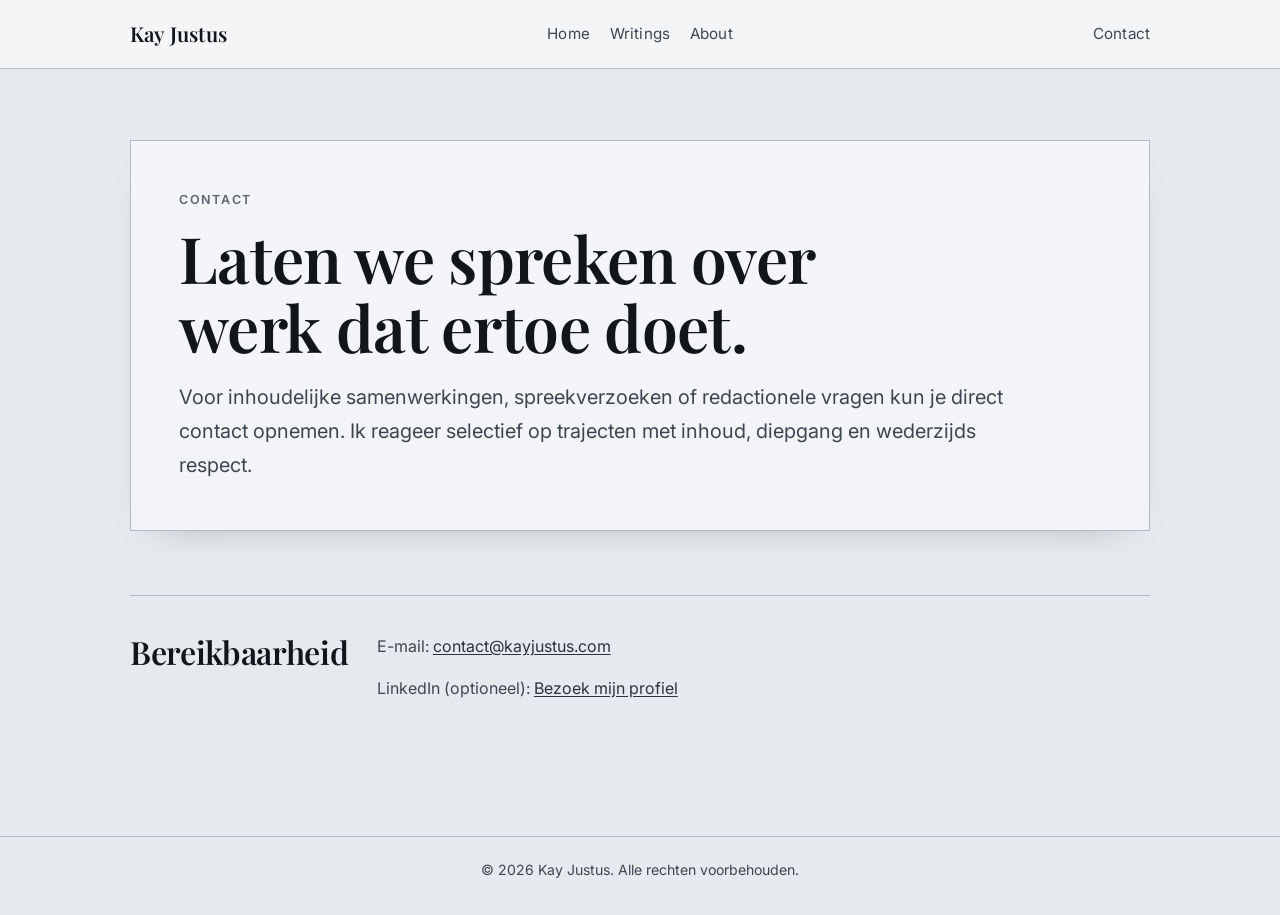
==== contact/index.html @ 82d28239 "Create standalone contact page and route header contact link" ====
<!doctype html>
<html lang="nl">
  <head>
    <meta charset="UTF-8" />
    <meta name="viewport" content="width=device-width, initial-scale=1.0" />
    <meta
      name="description"
      content="Contactpagina van Kay Justus voor samenwerkingen, redactionele vragen en professionele aanvragen."
    />
    <title>Contact | Kay Justus</title>
    <link rel="preconnect" href="https://fonts.googleapis.com" />
    <link rel="preconnect" href="https://fonts.gstatic.com" crossorigin />
    <link
      href="https://fonts.googleapis.com/css2?family=Inter:wght@400;500;600&family=Playfair+Display:wght@500;600&display=swap"
      rel="stylesheet"
    />
    <link rel="stylesheet" href="../styles.css" />
  </head>
  <body>
    <header class="site-header">
      <div class="page header-inner">
        <a class="brand" href="/" aria-label="Naar homepage">Kay Justus</a>
        <nav class="main-nav" aria-label="Hoofdnavigatie">
          <a href="/">Home</a>
          <a href="/#writings">Writings</a>
          <a href="/#about">About</a>
        </nav>
        <a class="header-contact" href="/contact" aria-current="page">Contact</a>
      </div>
    </header>

    <main class="page">
      <section class="hero" aria-labelledby="contact-page-title">
        <p class="eyebrow">Contact</p>
        <h1 id="contact-page-title">Laten we spreken over werk dat ertoe doet.</h1>
        <p class="positioning">
          Voor inhoudelijke samenwerkingen, spreekverzoeken of redactionele vragen kun je direct contact opnemen.
          Ik reageer selectief op trajecten met inhoud, diepgang en wederzijds respect.
        </p>
      </section>

      <section class="section-grid" aria-labelledby="contact-methods-title">
        <h2 id="contact-methods-title">Bereikbaarheid</h2>
        <div class="section-body">
          <p>
            E-mail:
            <a class="text-link" href="mailto:contact@kayjustus.com">contact@kayjustus.com</a>
          </p>
          <p>
            LinkedIn (optioneel):
            <a class="text-link" href="https://www.linkedin.com" target="_blank" rel="noreferrer"
              >Bezoek mijn profiel</a
            >
          </p>
        </div>
      </section>
    </main>

    <footer class="footer">
      <p>© <span id="year"></span> Kay Justus. Alle rechten voorbehouden.</p>
    </footer>

    <script>
      document.getElementById('year').textContent = new Date().getFullYear();
    </script>
  </body>
</html>
---- styles.css ----
:root {
  --background: #e6e9ed;
  --surface: #f2f4f7;
  --surface-strong: #d8dde4;
  --text-primary: #12161b;
  --text-secondary: #3e464f;
  --border: #b2bac4;
  --accent: #2b323a;
  --accent-soft: #5a6673;
  --shadow-soft: 0 16px 40px -30px rgba(12, 16, 22, 0.38);
}

* {
  box-sizing: border-box;
}

html,
body {
  margin: 0;
  padding: 0;
  background: var(--background);
  color: var(--text-primary);
  font-family: 'Inter', -apple-system, BlinkMacSystemFont, 'Segoe UI', sans-serif;
  line-height: 1.7;
}

a {
  color: inherit;
}

.page {
  width: min(1020px, calc(100% - 3rem));
  margin: 0 auto;
}

.site-header {
  border-bottom: 1px solid var(--border);
  background: color-mix(in srgb, var(--surface) 94%, white 6%);
  position: sticky;
  top: 0;
  z-index: 20;
}

.header-inner {
  display: grid;
  grid-template-columns: minmax(0, 1fr) auto minmax(0, 1fr);
  align-items: center;
  padding: 1.05rem 0;
}

.brand {
  justify-self: start;
  text-decoration: none;
  font-family: 'Playfair Display', Georgia, serif;
  font-size: 1.28rem;
  font-weight: 600;
  letter-spacing: 0.01em;
}

.main-nav {
  display: flex;
  align-items: center;
  gap: 1.25rem;
  justify-self: center;
}

.main-nav a,
.header-contact {
  text-decoration: none;
  font-size: 0.95rem;
  color: var(--text-secondary);
  letter-spacing: 0.01em;
}

.main-nav a[aria-current='page'] {
  color: var(--text-primary);
  font-weight: 600;
}

.header-contact {
  justify-self: end;
}

main.page {
  padding: clamp(2.4rem, 6vw, 4.4rem) 0;
}

.hero {
  border: 1px solid var(--border);
  background: linear-gradient(180deg, color-mix(in srgb, var(--surface) 90%, white 10%) 0%, var(--surface) 100%);
  box-shadow: var(--shadow-soft);
  padding: clamp(1.8rem, 4vw, 3rem);
}

.eyebrow {
  margin: 0;
  font-size: 0.78rem;
  font-weight: 600;
  letter-spacing: 0.14em;
  text-transform: uppercase;
  color: var(--accent-soft);
}

h1,
h2,
.blog-list h3 {
  margin: 0;
  font-family: 'Playfair Display', Georgia, serif;
  font-weight: 600;
  letter-spacing: -0.01em;
}

h1 {
  margin-top: 0.8rem;
  max-width: 16ch;
  font-size: clamp(2.3rem, 6vw, 4rem);
  line-height: 1.08;
}

.positioning {
  margin: 1.2rem 0 0;
  max-width: 64ch;
  font-size: clamp(1rem, 1.9vw, 1.25rem);
  color: var(--text-secondary);
}

.actions {
  margin-top: 1.8rem;
  display: flex;
  gap: 0.75rem;
  flex-wrap: wrap;
}

.button {
  display: inline-flex;
  align-items: center;
  justify-content: center;
  border-radius: 0;
  text-decoration: none;
  padding: 0.72rem 1.2rem;
  border: 1px solid transparent;
  font-size: 0.92rem;
  font-weight: 600;
  transition: background-color 0.2s ease, color 0.2s ease, border-color 0.2s ease;
}

.button-primary {
  background: var(--accent);
  color: #f4f6f8;
  border-color: var(--accent);
}

.button-primary:hover {
  background: #1b2229;
}

.button-secondary {
  background: transparent;
  border-color: var(--accent-soft);
  color: var(--accent);
}

.button-secondary:hover {
  background: var(--surface-strong);
}

.section-grid {
  margin-top: clamp(2.5rem, 5vw, 4rem);
  padding-top: clamp(1.7rem, 3vw, 2.3rem);
  border-top: 1px solid var(--border);
  display: grid;
  grid-template-columns: minmax(150px, 210px) 1fr;
  gap: 1rem 2.3rem;
}

h2 {
  font-size: clamp(1.45rem, 2.7vw, 2rem);
  line-height: 1.2;
}

.section-heading-link {
  text-decoration: none;
  transition: color 0.2s ease, text-decoration-color 0.2s ease;
}

.section-heading-link:hover,
.section-heading-link:focus-visible {
  color: var(--accent);
  text-decoration: underline;
  text-underline-offset: 0.14em;
}

.section-body {
  max-width: 66ch;
}

.section-body p {
  margin: 0;
  color: var(--text-secondary);
}

.section-body p + p {
  margin-top: 0.9rem;
}

.structured-list {
  margin: 1.05rem 0 0;
  padding: 0;
  list-style: none;
  display: grid;
  gap: 0.75rem;
}

.structured-list li {
  position: relative;
  padding-left: 1.15rem;
  color: #27303a;
}

.structured-list li::before {
  content: '';
  position: absolute;
  left: 0;
  top: 0.72em;
  width: 0.38rem;
  height: 0.38rem;
  background: var(--accent-soft);
}

.text-link {
  color: var(--accent);
  text-underline-offset: 0.14em;
}

.footer {
  border-top: 1px solid var(--border);
  margin-top: 4rem;
  padding: 1.3rem 1rem 2.1rem;
  text-align: center;
}

.footer p {
  margin: 0;
  font-size: 0.88rem;
  color: var(--text-secondary);
}

.blog-list ul {
  list-style: none;
  padding: 0;
  margin: 1rem 0 0;
  display: grid;
  gap: 1.1rem;
}

.blog-list li {
  border-bottom: 1px solid var(--border);
  padding-bottom: 1rem;
}

.blog-list li:last-child {
  border-bottom: 0;
  padding-bottom: 0;
}

.blog-list h3 {
  font-size: clamp(1.18rem, 2.1vw, 1.4rem);
  line-height: 1.3;
}

.blog-list p {
  margin: 0.5rem 0 0;
  color: var(--text-secondary);
}

@media (max-width: 760px) {
  .page {
    width: min(1020px, calc(100% - 1.4rem));
  }

  .header-inner {
    display: flex;
    flex-direction: column;
    align-items: flex-start;
    gap: 0.6rem;
  }

  .main-nav {
    gap: 1rem;
    flex-wrap: wrap;
    justify-self: auto;
  }

  .header-contact {
    justify-self: auto;
  }

  .hero {
    padding: 1.4rem;
  }

  .section-grid {
    grid-template-columns: 1fr;
    gap: 0.7rem;
  }

  .button {
    flex: 1;
    min-width: 180px;
  }
}
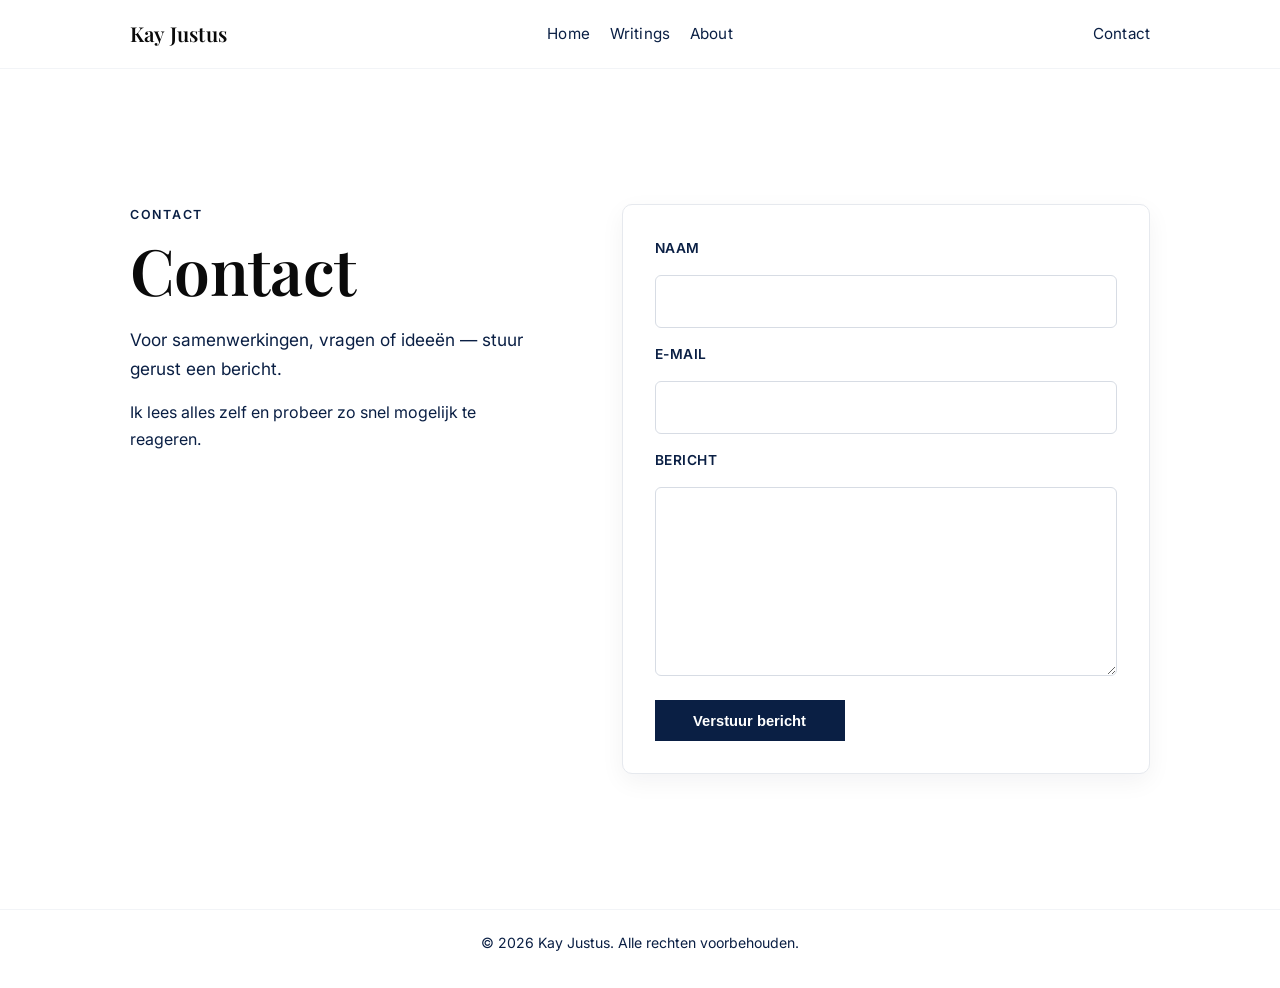
==== commit 077d8ad8: "Redesign contact page with premium two-column form layout" ====
--- a/contact/index.html
+++ b/contact/index.html
@@ -30,28 +30,28 @@
     </header>
 
     <main class="page">
-      <section class="hero" aria-labelledby="contact-page-title">
-        <p class="eyebrow">Contact</p>
-        <h1 id="contact-page-title">Laten we spreken over werk dat ertoe doet.</h1>
-        <p class="positioning">
-          Voor inhoudelijke samenwerkingen, spreekverzoeken of redactionele vragen kun je direct contact opnemen.
-          Ik reageer selectief op trajecten met inhoud, diepgang en wederzijds respect.
-        </p>
-      </section>
+      <section class="contact-layout" aria-labelledby="contact-title">
+        <div class="contact-intro">
+          <p class="eyebrow">Contact</p>
+          <h1 id="contact-title">Contact</h1>
+          <p class="contact-lead">Voor samenwerkingen, vragen of ideeën — stuur gerust een bericht.</p>
+          <p class="contact-note">Ik lees alles zelf en probeer zo snel mogelijk te reageren.</p>
+        </div>
 
-      <section class="section-grid" aria-labelledby="contact-methods-title">
-        <h2 id="contact-methods-title">Bereikbaarheid</h2>
-        <div class="section-body">
-          <p>
-            E-mail:
-            <a class="text-link" href="mailto:contact@kayjustus.com">contact@kayjustus.com</a>
-          </p>
-          <p>
-            LinkedIn (optioneel):
-            <a class="text-link" href="https://www.linkedin.com" target="_blank" rel="noreferrer"
-              >Bezoek mijn profiel</a
-            >
-          </p>
+        <div class="contact-form-shell" aria-live="polite">
+          <form id="contact-form" class="contact-form" novalidate>
+            <label for="name">Naam</label>
+            <input id="name" name="name" type="text" required autocomplete="name" />
+
+            <label for="email">E-mail</label>
+            <input id="email" name="email" type="email" required autocomplete="email" />
+
+            <label for="message">Bericht</label>
+            <textarea id="message" name="message" rows="6" required></textarea>
+
+            <button type="submit" class="button button-primary">Verstuur bericht</button>
+            <p id="form-message" class="form-feedback" hidden></p>
+          </form>
         </div>
       </section>
     </main>
@@ -62,6 +62,28 @@
 
     <script>
       document.getElementById('year').textContent = new Date().getFullYear();
+
+      const form = document.getElementById('contact-form');
+      const feedback = document.getElementById('form-message');
+
+      form.addEventListener('submit', (event) => {
+        event.preventDefault();
+
+        if (!form.checkValidity()) {
+          feedback.hidden = false;
+          feedback.textContent = 'Controleer of alle verplichte velden zijn ingevuld.';
+          feedback.classList.add('is-error');
+          feedback.classList.remove('is-success');
+          form.reportValidity();
+          return;
+        }
+
+        feedback.hidden = false;
+        feedback.textContent = 'Bericht verzonden. Ik neem snel contact op.';
+        feedback.classList.add('is-success');
+        feedback.classList.remove('is-error');
+        form.reset();
+      });
     </script>
   </body>
 </html>
--- a/styles.css
+++ b/styles.css
@@ -1,13 +1,15 @@
 :root {
-  --background: #e6e9ed;
-  --surface: #f2f4f7;
-  --surface-strong: #d8dde4;
-  --text-primary: #12161b;
-  --text-secondary: #3e464f;
-  --border: #b2bac4;
-  --accent: #2b323a;
-  --accent-soft: #5a6673;
-  --shadow-soft: 0 16px 40px -30px rgba(12, 16, 22, 0.38);
+  --background: #ffffff;
+  --surface: #ffffff;
+  --surface-strong: #f2f4f7;
+  --text-primary: #0a0a0a;
+  --text-secondary: #0a1f44;
+  --border: #f2f4f7;
+  --primary: #0a1f44;
+  --secondary: #081734;
+  --accent: #c6a75e;
+  --accent-soft: #0a1f44;
+  --shadow-soft: none;
 }
 
 * {
@@ -35,7 +37,7 @@
 
 .site-header {
   border-bottom: 1px solid var(--border);
-  background: color-mix(in srgb, var(--surface) 94%, white 6%);
+  background: var(--background);
   position: sticky;
   top: 0;
   z-index: 20;
@@ -72,9 +74,23 @@
   letter-spacing: 0.01em;
 }
 
+.main-nav a {
+  padding: 0;
+  border-radius: 0;
+  border-bottom: 1px solid transparent;
+  transition: color 0.2s ease, border-color 0.2s ease;
+}
+
+.main-nav a:hover,
+.main-nav a:focus-visible {
+  color: var(--text-primary);
+  border-bottom-color: var(--border);
+}
+
 .main-nav a[aria-current='page'] {
   color: var(--text-primary);
   font-weight: 600;
+  border-bottom-color: var(--text-primary);
 }
 
 .header-contact {
@@ -86,10 +102,46 @@
 }
 
 .hero {
-  border: 1px solid var(--border);
-  background: linear-gradient(180deg, color-mix(in srgb, var(--surface) 90%, white 10%) 0%, var(--surface) 100%);
+  border: 1px solid #1c2a40;
+  background: linear-gradient(145deg, #0b1a2f 0%, #0a0a0a 100%);
   box-shadow: var(--shadow-soft);
   padding: clamp(1.8rem, 4vw, 3rem);
+  color: #ffffff;
+}
+
+.hero h1 {
+  color: #ffffff;
+}
+
+.hero .eyebrow {
+  color: #d1d5db;
+}
+
+.hero .positioning {
+  color: #d1d5db;
+}
+
+.hero .button-primary {
+  background: #c6a75e;
+  color: #0a0a0a;
+  border-color: #c6a75e;
+}
+
+.hero .button-primary:hover {
+  background: #d3b97d;
+  border-color: #d3b97d;
+}
+
+.hero .button-secondary {
+  background: transparent;
+  border-color: #d1d5db;
+  color: #ffffff;
+}
+
+.hero .button-secondary:hover {
+  background: rgba(255, 255, 255, 0.08);
+  border-color: #ffffff;
+  color: #ffffff;
 }
 
 .eyebrow {
@@ -145,23 +197,26 @@
 }
 
 .button-primary {
-  background: var(--accent);
-  color: #f4f6f8;
-  border-color: var(--accent);
+  background: var(--primary);
+  color: #ffffff;
+  border-color: var(--primary);
 }
 
 .button-primary:hover {
-  background: #1b2229;
+  background: var(--secondary);
+  border-color: var(--secondary);
 }
 
 .button-secondary {
   background: transparent;
-  border-color: var(--accent-soft);
-  color: var(--accent);
+  border-color: var(--primary);
+  color: var(--primary);
 }
 
 .button-secondary:hover {
   background: var(--surface-strong);
+  border-color: var(--accent);
+  color: var(--secondary);
 }
 
 .section-grid {
@@ -214,7 +269,7 @@
 .structured-list li {
   position: relative;
   padding-left: 1.15rem;
-  color: #27303a;
+  color: var(--text-secondary);
 }
 
 .structured-list li::before {
@@ -309,3 +364,108 @@
     min-width: 180px;
   }
 }
+
+.contact-layout {
+  margin-top: clamp(2rem, 5vw, 4rem);
+  display: grid;
+  grid-template-columns: minmax(260px, 1fr) minmax(320px, 1.2fr);
+  gap: clamp(1.8rem, 4vw, 4rem);
+  align-items: start;
+}
+
+.contact-intro h1 {
+  margin-top: 0.65rem;
+  max-width: 10ch;
+}
+
+.contact-lead {
+  margin: 1.25rem 0 0;
+  max-width: 42ch;
+  color: var(--text-secondary);
+  font-size: 1.08rem;
+}
+
+.contact-note {
+  margin: 1rem 0 0;
+  max-width: 38ch;
+  color: var(--text-secondary);
+}
+
+.contact-form-shell {
+  border: 1px solid #e6e9ee;
+  background: #fff;
+  box-shadow: 0 8px 24px rgba(12, 20, 36, 0.05);
+  border-radius: 10px;
+  padding: clamp(1.25rem, 2.5vw, 2rem);
+}
+
+.contact-form {
+  display: grid;
+  gap: 0.95rem;
+}
+
+.contact-form label {
+  font-size: 0.86rem;
+  letter-spacing: 0.04em;
+  text-transform: uppercase;
+  color: var(--text-secondary);
+  font-weight: 600;
+}
+
+.contact-form input,
+.contact-form textarea {
+  width: 100%;
+  border: 1px solid #d7dce4;
+  border-radius: 6px;
+  padding: 0.72rem 0.78rem;
+  font: inherit;
+  color: var(--text-primary);
+  background: #fff;
+  transition: border-color 0.2s ease, box-shadow 0.2s ease;
+}
+
+.contact-form textarea {
+  resize: vertical;
+  min-height: 140px;
+}
+
+.contact-form input:focus,
+.contact-form textarea:focus {
+  outline: none;
+  border-color: #aeb8c7;
+  box-shadow: 0 0 0 3px rgba(10, 31, 68, 0.08);
+}
+
+.contact-form .button {
+  margin-top: 0.6rem;
+  width: fit-content;
+  min-width: 190px;
+}
+
+.form-feedback {
+  margin: 0.35rem 0 0;
+  font-size: 0.95rem;
+}
+
+.form-feedback.is-success {
+  color: #123f2a;
+}
+
+.form-feedback.is-error {
+  color: #6b1e1e;
+}
+
+@media (max-width: 760px) {
+  .contact-layout {
+    grid-template-columns: 1fr;
+    gap: 1.4rem;
+  }
+
+  .contact-form-shell {
+    padding: 1.1rem;
+  }
+
+  .contact-form .button {
+    width: 100%;
+  }
+}
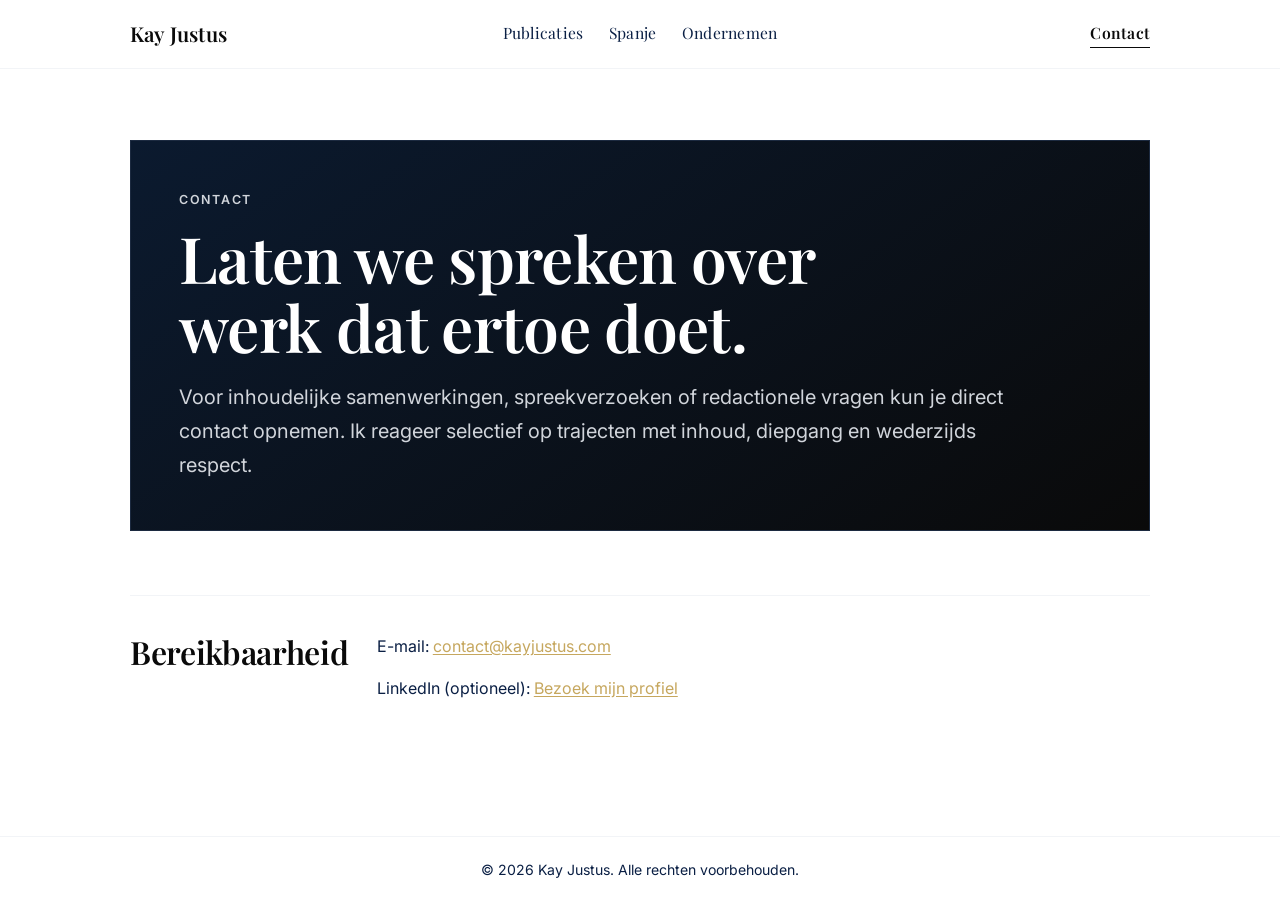
==== commit abb5e570: "Add new nav destination pages with placeholder content" ====
--- a/contact/index.html
+++ b/contact/index.html
@@ -21,37 +21,37 @@
       <div class="page header-inner">
         <a class="brand" href="/" aria-label="Naar homepage">Kay Justus</a>
         <nav class="main-nav" aria-label="Hoofdnavigatie">
-          <a href="/">Home</a>
-          <a href="/#writings">Writings</a>
-          <a href="/#about">About</a>
+          <a href="/publicaties.html" data-nav="publicaties">Publicaties</a>
+          <a href="/spanje.html" data-nav="spanje">Spanje</a>
+          <a href="/ondernemen.html" data-nav="ondernemen">Ondernemen</a>
         </nav>
         <a class="header-contact" href="/contact" aria-current="page">Contact</a>
       </div>
     </header>
 
     <main class="page">
-      <section class="contact-layout" aria-labelledby="contact-title">
-        <div class="contact-intro">
-          <p class="eyebrow">Contact</p>
-          <h1 id="contact-title">Contact</h1>
-          <p class="contact-lead">Voor samenwerkingen, vragen of ideeën — stuur gerust een bericht.</p>
-          <p class="contact-note">Ik lees alles zelf en probeer zo snel mogelijk te reageren.</p>
-        </div>
+      <section class="hero" aria-labelledby="contact-page-title">
+        <p class="eyebrow">Contact</p>
+        <h1 id="contact-page-title">Laten we spreken over werk dat ertoe doet.</h1>
+        <p class="positioning">
+          Voor inhoudelijke samenwerkingen, spreekverzoeken of redactionele vragen kun je direct contact opnemen.
+          Ik reageer selectief op trajecten met inhoud, diepgang en wederzijds respect.
+        </p>
+      </section>
 
-        <div class="contact-form-shell" aria-live="polite">
-          <form id="contact-form" class="contact-form" novalidate>
-            <label for="name">Naam</label>
-            <input id="name" name="name" type="text" required autocomplete="name" />
-
-            <label for="email">E-mail</label>
-            <input id="email" name="email" type="email" required autocomplete="email" />
-
-            <label for="message">Bericht</label>
-            <textarea id="message" name="message" rows="6" required></textarea>
-
-            <button type="submit" class="button button-primary">Verstuur bericht</button>
-            <p id="form-message" class="form-feedback" hidden></p>
-          </form>
+      <section class="section-grid" aria-labelledby="contact-methods-title">
+        <h2 id="contact-methods-title">Bereikbaarheid</h2>
+        <div class="section-body">
+          <p>
+            E-mail:
+            <a class="text-link" href="mailto:contact@kayjustus.com">contact@kayjustus.com</a>
+          </p>
+          <p>
+            LinkedIn (optioneel):
+            <a class="text-link" href="https://www.linkedin.com" target="_blank" rel="noreferrer"
+              >Bezoek mijn profiel</a
+            >
+          </p>
         </div>
       </section>
     </main>
@@ -62,28 +62,6 @@
 
     <script>
       document.getElementById('year').textContent = new Date().getFullYear();
-
-      const form = document.getElementById('contact-form');
-      const feedback = document.getElementById('form-message');
-
-      form.addEventListener('submit', (event) => {
-        event.preventDefault();
-
-        if (!form.checkValidity()) {
-          feedback.hidden = false;
-          feedback.textContent = 'Controleer of alle verplichte velden zijn ingevuld.';
-          feedback.classList.add('is-error');
-          feedback.classList.remove('is-success');
-          form.reportValidity();
-          return;
-        }
-
-        feedback.hidden = false;
-        feedback.textContent = 'Bericht verzonden. Ik neem snel contact op.';
-        feedback.classList.add('is-success');
-        feedback.classList.remove('is-error');
-        form.reset();
-      });
     </script>
   </body>
 </html>
--- a/styles.css
+++ b/styles.css
@@ -62,16 +62,17 @@
 .main-nav {
   display: flex;
   align-items: center;
-  gap: 1.25rem;
+  gap: 1.6rem;
   justify-self: center;
 }
 
 .main-nav a,
 .header-contact {
   text-decoration: none;
-  font-size: 0.95rem;
-  color: var(--text-secondary);
-  letter-spacing: 0.01em;
+  font-family: 'Playfair Display', Georgia, serif;
+  font-size: 0.98rem;
+  color: var(--text-secondary);
+  letter-spacing: 0.015em;
 }
 
 .main-nav a {
@@ -95,6 +96,20 @@
 
 .header-contact {
   justify-self: end;
+  border-bottom: 1px solid transparent;
+  transition: color 0.2s ease, border-color 0.2s ease;
+}
+
+.header-contact:hover,
+.header-contact:focus-visible {
+  color: var(--text-primary);
+  border-bottom-color: var(--border);
+}
+
+.header-contact[aria-current='page'] {
+  color: var(--text-primary);
+  font-weight: 600;
+  border-bottom-color: var(--text-primary);
 }
 
 main.page {
@@ -364,108 +379,3 @@
     min-width: 180px;
   }
 }
-
-.contact-layout {
-  margin-top: clamp(2rem, 5vw, 4rem);
-  display: grid;
-  grid-template-columns: minmax(260px, 1fr) minmax(320px, 1.2fr);
-  gap: clamp(1.8rem, 4vw, 4rem);
-  align-items: start;
-}
-
-.contact-intro h1 {
-  margin-top: 0.65rem;
-  max-width: 10ch;
-}
-
-.contact-lead {
-  margin: 1.25rem 0 0;
-  max-width: 42ch;
-  color: var(--text-secondary);
-  font-size: 1.08rem;
-}
-
-.contact-note {
-  margin: 1rem 0 0;
-  max-width: 38ch;
-  color: var(--text-secondary);
-}
-
-.contact-form-shell {
-  border: 1px solid #e6e9ee;
-  background: #fff;
-  box-shadow: 0 8px 24px rgba(12, 20, 36, 0.05);
-  border-radius: 10px;
-  padding: clamp(1.25rem, 2.5vw, 2rem);
-}
-
-.contact-form {
-  display: grid;
-  gap: 0.95rem;
-}
-
-.contact-form label {
-  font-size: 0.86rem;
-  letter-spacing: 0.04em;
-  text-transform: uppercase;
-  color: var(--text-secondary);
-  font-weight: 600;
-}
-
-.contact-form input,
-.contact-form textarea {
-  width: 100%;
-  border: 1px solid #d7dce4;
-  border-radius: 6px;
-  padding: 0.72rem 0.78rem;
-  font: inherit;
-  color: var(--text-primary);
-  background: #fff;
-  transition: border-color 0.2s ease, box-shadow 0.2s ease;
-}
-
-.contact-form textarea {
-  resize: vertical;
-  min-height: 140px;
-}
-
-.contact-form input:focus,
-.contact-form textarea:focus {
-  outline: none;
-  border-color: #aeb8c7;
-  box-shadow: 0 0 0 3px rgba(10, 31, 68, 0.08);
-}
-
-.contact-form .button {
-  margin-top: 0.6rem;
-  width: fit-content;
-  min-width: 190px;
-}
-
-.form-feedback {
-  margin: 0.35rem 0 0;
-  font-size: 0.95rem;
-}
-
-.form-feedback.is-success {
-  color: #123f2a;
-}
-
-.form-feedback.is-error {
-  color: #6b1e1e;
-}
-
-@media (max-width: 760px) {
-  .contact-layout {
-    grid-template-columns: 1fr;
-    gap: 1.4rem;
-  }
-
-  .contact-form-shell {
-    padding: 1.1rem;
-  }
-
-  .contact-form .button {
-    width: 100%;
-  }
-}
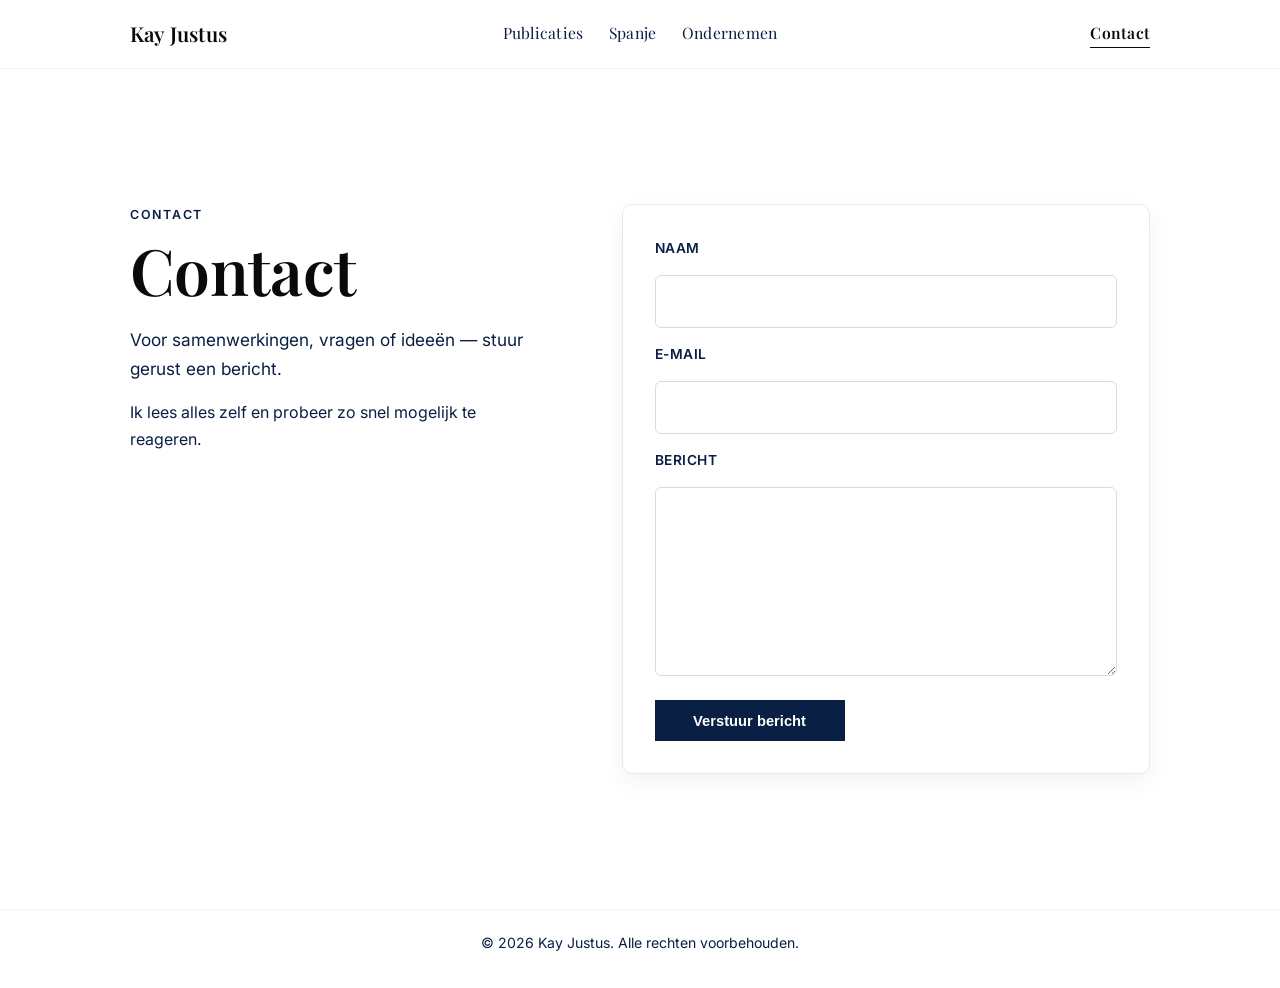
==== commit 0911c27b: "Merge pull request #18 from Koikoikoi1923/codex/update-website-navigation-bar-layout-and-labels Add " ====
--- a/contact/index.html
+++ b/contact/index.html
@@ -30,28 +30,28 @@
     </header>
 
     <main class="page">
-      <section class="hero" aria-labelledby="contact-page-title">
-        <p class="eyebrow">Contact</p>
-        <h1 id="contact-page-title">Laten we spreken over werk dat ertoe doet.</h1>
-        <p class="positioning">
-          Voor inhoudelijke samenwerkingen, spreekverzoeken of redactionele vragen kun je direct contact opnemen.
-          Ik reageer selectief op trajecten met inhoud, diepgang en wederzijds respect.
-        </p>
-      </section>
+      <section class="contact-layout" aria-labelledby="contact-title">
+        <div class="contact-intro">
+          <p class="eyebrow">Contact</p>
+          <h1 id="contact-title">Contact</h1>
+          <p class="contact-lead">Voor samenwerkingen, vragen of ideeën — stuur gerust een bericht.</p>
+          <p class="contact-note">Ik lees alles zelf en probeer zo snel mogelijk te reageren.</p>
+        </div>
 
-      <section class="section-grid" aria-labelledby="contact-methods-title">
-        <h2 id="contact-methods-title">Bereikbaarheid</h2>
-        <div class="section-body">
-          <p>
-            E-mail:
-            <a class="text-link" href="mailto:contact@kayjustus.com">contact@kayjustus.com</a>
-          </p>
-          <p>
-            LinkedIn (optioneel):
-            <a class="text-link" href="https://www.linkedin.com" target="_blank" rel="noreferrer"
-              >Bezoek mijn profiel</a
-            >
-          </p>
+        <div class="contact-form-shell" aria-live="polite">
+          <form id="contact-form" class="contact-form" novalidate>
+            <label for="name">Naam</label>
+            <input id="name" name="name" type="text" required autocomplete="name" />
+
+            <label for="email">E-mail</label>
+            <input id="email" name="email" type="email" required autocomplete="email" />
+
+            <label for="message">Bericht</label>
+            <textarea id="message" name="message" rows="6" required></textarea>
+
+            <button type="submit" class="button button-primary">Verstuur bericht</button>
+            <p id="form-message" class="form-feedback" hidden></p>
+          </form>
         </div>
       </section>
     </main>
@@ -62,6 +62,28 @@
 
     <script>
       document.getElementById('year').textContent = new Date().getFullYear();
+
+      const form = document.getElementById('contact-form');
+      const feedback = document.getElementById('form-message');
+
+      form.addEventListener('submit', (event) => {
+        event.preventDefault();
+
+        if (!form.checkValidity()) {
+          feedback.hidden = false;
+          feedback.textContent = 'Controleer of alle verplichte velden zijn ingevuld.';
+          feedback.classList.add('is-error');
+          feedback.classList.remove('is-success');
+          form.reportValidity();
+          return;
+        }
+
+        feedback.hidden = false;
+        feedback.textContent = 'Bericht verzonden. Ik neem snel contact op.';
+        feedback.classList.add('is-success');
+        feedback.classList.remove('is-error');
+        form.reset();
+      });
     </script>
   </body>
 </html>
--- a/styles.css
+++ b/styles.css
@@ -117,46 +117,22 @@
 }
 
 .hero {
-  border: 1px solid #1c2a40;
-  background: linear-gradient(145deg, #0b1a2f 0%, #0a0a0a 100%);
+  border: 1px solid rgba(10, 31, 68, 0.35);
+  background: #ffffff;
   box-shadow: var(--shadow-soft);
   padding: clamp(1.8rem, 4vw, 3rem);
-  color: #ffffff;
 }
 
 .hero h1 {
-  color: #ffffff;
+  color: var(--text-primary);
 }
 
 .hero .eyebrow {
-  color: #d1d5db;
+  color: var(--accent-soft);
 }
 
 .hero .positioning {
-  color: #d1d5db;
-}
-
-.hero .button-primary {
-  background: #c6a75e;
-  color: #0a0a0a;
-  border-color: #c6a75e;
-}
-
-.hero .button-primary:hover {
-  background: #d3b97d;
-  border-color: #d3b97d;
-}
-
-.hero .button-secondary {
-  background: transparent;
-  border-color: #d1d5db;
-  color: #ffffff;
-}
-
-.hero .button-secondary:hover {
-  background: rgba(255, 255, 255, 0.08);
-  border-color: #ffffff;
-  color: #ffffff;
+  color: var(--text-secondary);
 }
 
 .eyebrow {
@@ -379,3 +355,108 @@
     min-width: 180px;
   }
 }
+
+.contact-layout {
+  margin-top: clamp(2rem, 5vw, 4rem);
+  display: grid;
+  grid-template-columns: minmax(260px, 1fr) minmax(320px, 1.2fr);
+  gap: clamp(1.8rem, 4vw, 4rem);
+  align-items: start;
+}
+
+.contact-intro h1 {
+  margin-top: 0.65rem;
+  max-width: 10ch;
+}
+
+.contact-lead {
+  margin: 1.25rem 0 0;
+  max-width: 42ch;
+  color: var(--text-secondary);
+  font-size: 1.08rem;
+}
+
+.contact-note {
+  margin: 1rem 0 0;
+  max-width: 38ch;
+  color: var(--text-secondary);
+}
+
+.contact-form-shell {
+  border: 1px solid #e6e9ee;
+  background: #fff;
+  box-shadow: 0 8px 24px rgba(12, 20, 36, 0.05);
+  border-radius: 10px;
+  padding: clamp(1.25rem, 2.5vw, 2rem);
+}
+
+.contact-form {
+  display: grid;
+  gap: 0.95rem;
+}
+
+.contact-form label {
+  font-size: 0.86rem;
+  letter-spacing: 0.04em;
+  text-transform: uppercase;
+  color: var(--text-secondary);
+  font-weight: 600;
+}
+
+.contact-form input,
+.contact-form textarea {
+  width: 100%;
+  border: 1px solid #d7dce4;
+  border-radius: 6px;
+  padding: 0.72rem 0.78rem;
+  font: inherit;
+  color: var(--text-primary);
+  background: #fff;
+  transition: border-color 0.2s ease, box-shadow 0.2s ease;
+}
+
+.contact-form textarea {
+  resize: vertical;
+  min-height: 140px;
+}
+
+.contact-form input:focus,
+.contact-form textarea:focus {
+  outline: none;
+  border-color: #aeb8c7;
+  box-shadow: 0 0 0 3px rgba(10, 31, 68, 0.08);
+}
+
+.contact-form .button {
+  margin-top: 0.6rem;
+  width: fit-content;
+  min-width: 190px;
+}
+
+.form-feedback {
+  margin: 0.35rem 0 0;
+  font-size: 0.95rem;
+}
+
+.form-feedback.is-success {
+  color: #123f2a;
+}
+
+.form-feedback.is-error {
+  color: #6b1e1e;
+}
+
+@media (max-width: 760px) {
+  .contact-layout {
+    grid-template-columns: 1fr;
+    gap: 1.4rem;
+  }
+
+  .contact-form-shell {
+    padding: 1.1rem;
+  }
+
+  .contact-form .button {
+    width: 100%;
+  }
+}
